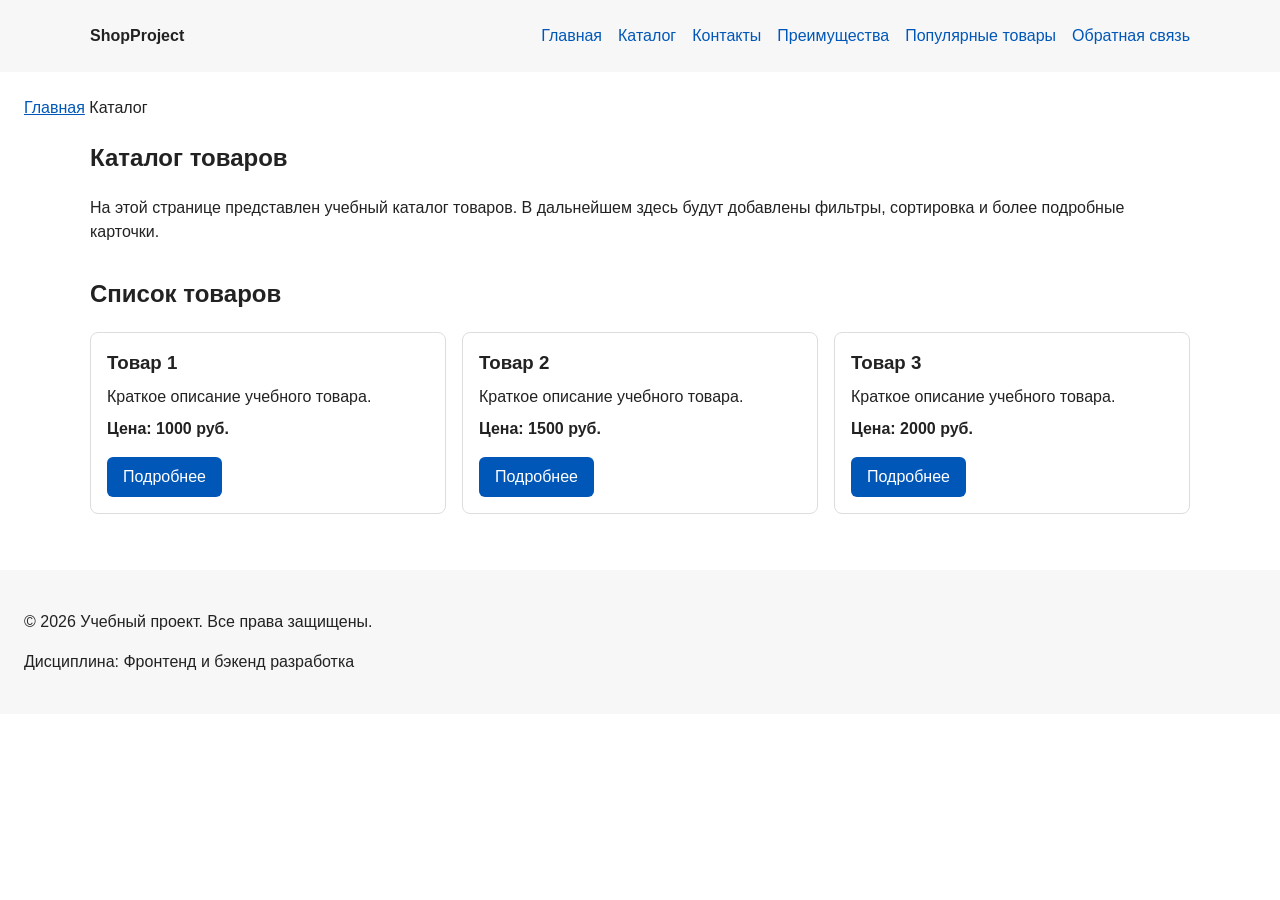
==== catalog.html @ 0cd3cfe9 "feat: add multi-page structure navigation and anchors" ====
<!DOCTYPE html>
<html lang="ru">
<head>
  <meta charset="UTF-8">
  <meta name="viewport" content="width=device-width, initial-scale=1.0">
  <meta name="description" content="Каталог товаров учебного интернет-магазина.">
  <title>Каталог товаров — Учебный интернет-магазин</title>
  <link rel="stylesheet" href="css/style.css">
</head>
<body class="page">
  <header>
    <div class="site-header">
      <a class="site-logo" href="index.html">ShopProject</a>

      <nav class="site-nav" aria-label="Основная навигация">
        <ul class="site-nav__list">
          <li><a href="index.html">Главная</a></li>
          <li><a href="catalog.html">Каталог</a></li>
          <li><a href="contacts.html">Контакты</a></li>
          <li><a href="index.html#advantages">Преимущества</a></li>
          <li><a href="index.html#popular">Популярные товары</a></li>
          <li><a href="index.html#contacts">Обратная связь</a></li>
        </ul>
      </nav>
    </div>
  </header>

  <main>
    <nav class="breadcrumbs" aria-label="Хлебные крошки">
      <a href="index.html">Главная</a>
      <span>Каталог</span>
    </nav>

    <section class="section">
      <h1>Каталог товаров</h1>
      <p>
        На этой странице представлен учебный каталог товаров.
        В дальнейшем здесь будут добавлены фильтры, сортировка и более
        подробные карточки.
      </p>
    </section>

    <section class="section">
      <h2>Список товаров</h2>

      <div class="product-grid">
        <article class="product-card">
          <h3 class="product-card__title">Товар 1</h3>
          <p class="product-card__description">Краткое описание учебного товара.</p>
          <p class="product-card__price">Цена: 1000 руб.</p>
          <a class="button" href="index.html#popular">Подробнее</a>
        </article>

        <article class="product-card">
          <h3 class="product-card__title">Товар 2</h3>
          <p class="product-card__description">Краткое описание учебного товара.</p>
          <p class="product-card__price">Цена: 1500 руб.</p>
          <a class="button" href="index.html#popular">Подробнее</a>
        </article>

        <article class="product-card">
          <h3 class="product-card__title">Товар 3</h3>
          <p class="product-card__description">Краткое описание учебного товара.</p>
          <p class="product-card__price">Цена: 2000 руб.</p>
          <a class="button" href="index.html#popular">Подробнее</a>
        </article>
      </div>
    </section>
  </main>

  <footer>
    <p>&copy; 2026 Учебный проект. Все права защищены.</p>
    <p>Дисциплина: Фронтенд и бэкенд разработка</p>
  </footer>
</body>
</html>
---- css/style.css ----
/* ===============================
   1. Переменные проекта
   =============================== */

:root {
  /* Основные цвета проекта */
  --color-bg: #ffffff;
  --color-text: #222222;
  --color-muted: #666666;
  --color-primary: #0057b8;
  --color-primary-dark: #003f86;
  --color-border: #dddddd;
  --color-surface: #f7f7f7;
  --color-surface-accent: #eef5ff;
  --color-danger: #b00020;
  --color-success: #168a2f;
  --color-success-bg: #eefaf0;
  --color-white: #ffffff;

  /* Отступы */
  --space-xs: 4px;
  --space-sm: 8px;
  --space-md: 16px;
  --space-lg: 24px;
  --space-xl: 32px;

  /* Скругления */
  --radius-sm: 6px;
  --radius-md: 8px;
  --radius-lg: 12px;

  /* Размеры */
  --container-width: 1100px;
}

/* 
  Универсальное правило для всех элементов.
  border-box делает расчёт размеров более понятным:
  width включает content, padding и border.
*/
* {
  box-sizing: border-box;
}

/*
  Убираем стандартный внешний отступ браузера у body.
  Без этого вокруг страницы может появиться белая рамка.
*/
/* ===============================
   2. Базовые стили
   =============================== */

* {
  box-sizing: border-box;
}

body {
  margin: 0;
  font-family: Arial, sans-serif;
  line-height: 1.5;
  color: var(--color-text);
  background-color: var(--color-bg);
}

.page--locked {
  position: fixed;
  width: 100%;
  overflow-y: scroll;
}

/*
  Задаём внутренние отступы для основных областей страницы.
  Это делает содержимое визуально отделённым от краёв окна браузера.
*/
header,
main,
footer {
  padding: var(--space-lg);
}

/*
  Оформляем шапку страницы.
  Пока используется простой светло-серый фон.
*/
header {
  background-color: var(--color-surface);
}

footer {
  background-color: var(--color-surface);
}

/*
  Ограничиваем ширину содержимого шапки,
  чтобы оно не растягивалось слишком сильно на широких экранах.
*/
.site-header {
  display: flex;
  justify-content: space-between;
  align-items: center;
  flex-wrap: wrap;
  gap: var(--space-md);
  max-width: var(--container-width);
  margin: 0 auto;
}

/*
  Оформляем текстовый логотип.
*/
.site-logo {
  font-weight: bold;
  text-decoration: none;
  color: #222222;
}

/*
  Меню выстраиваем в строку через Flexbox.
*/
.site-nav__list {
  display: flex;
  flex-wrap: wrap;
  gap: var(--space-md);
  margin: 0;
  padding: 0;
  list-style: none;
}

/*
  Оформляем ссылки меню.
*/
.site-nav__list a {
  color: #0057b8;
  text-decoration: none;
}

/*
  При наведении мыши подчёркиваем ссылку.
  Подробно состояния интерфейса будут рассмотрены в практической работе 1.7.
*/
.site-nav__list a:hover {
  text-decoration: underline;
}
/* ===============================
   3. Общие элементы интерфейса
   =============================== */

a {
  color: var(--color-primary);
}

a:hover {
  color: var(--color-primary-dark);
}

a:focus-visible {
  outline: 2px solid var(--color-primary);
  outline-offset: 3px;
}

/*
  Hero-блок — первый крупный блок страницы.
  Он визуально отделяется от остальных разделов фоном и отступами.
*/
/* ===============================
   4. Компоненты страницы
   =============================== */

.hero {
  max-width: var(--container-width);
  margin: 0 auto var(--space-xl);
  padding: var(--space-xl) var(--space-lg);
  background-color: var(--color-surface-accent);
  border-radius: var(--radius-lg);
}

.section {
  max-width: var(--container-width);
  margin: 0 auto var(--space-xl);
}

.section h2 {
  margin-top: 0;
}

/*
  Сетка карточек товаров через CSS Grid.
*/
.product-grid {
  display: grid;
  grid-template-columns: repeat(auto-fit, minmax(220px, 1fr));
  gap: var(--space-md);
}

/*
  Карточка товара — самостоятельный блок.
*/
.product-card {
  padding: var(--space-md);
  border: 1px solid var(--color-border);
  border-radius: var(--radius-md);
  background-color: var(--color-bg);
}

.product-card:hover {
  border-color: var(--color-primary);
}

.product-card__title {
  margin: 0 0 var(--space-sm);
}

.product-card__description {
  margin: 0 0 var(--space-sm);
}

.product-card__price {
  margin: 0 0 var(--space-md);
  font-weight: bold;
}

/*
  Пока это обычная ссылка, но визуально она оформляется как кнопка.
*/
.button {
  display: inline-block;
  padding: var(--space-sm) var(--space-md);
  color: var(--color-white);
  background-color: var(--color-primary);
  text-decoration: none;
  border: none;
  border-radius: var(--radius-sm);
  cursor: pointer;
}

.button:hover {
  background-color: var(--color-primary-dark);
}

.button:focus-visible {
  outline: 2px solid var(--color-primary);
  outline-offset: 3px;
}

.button:disabled {
  opacity: 0.6;
  cursor: not-allowed;
}


/*
  Дополнительный информационный блок.
*/
.aside-info {
  max-width: var(--container-width);
  margin: 0 auto var(--space-xl);
  padding: var(--space-md);
  border-left: 4px solid var(--color-primary);
  background-color: var(--color-surface);
}

/*
  Модальное окно.
  Элемент dialog сам умеет открываться поверх страницы.
*/
/* ===============================
   5. Форма и модальное окно
   =============================== */

.order-dialog {
  width: min(100% - 32px, 560px);
  padding: var(--space-lg);
  border: none;
  border-radius: var(--radius-lg);
}

.order-dialog::backdrop {
  background-color: rgba(0, 0, 0, 0.5);
}

.form-field {
  margin-bottom: var(--space-md);
}

.form-field label {
  display: block;
  margin-bottom: var(--space-xs);
}

.form-field input,
.form-field select,
.form-field textarea {
  width: 100%;
  padding: 10px 12px;
  border: 1px solid var(--color-border);
  border-radius: var(--radius-sm);
  font: inherit;
}

.form-field input[type="checkbox"] {
  width: auto;
}

.form-field small {
  display: block;
  margin-top: var(--space-xs);
  color: var(--color-muted);
}


/*
  Видимый фокус для клавиатурной навигации.
*/
.form-field input:hover,
.form-field select:hover,
.form-field textarea:hover {
  border-color: var(--color-primary);
}

.form-field input:focus-visible,
.form-field select:focus-visible,
.form-field textarea:focus-visible,
.form-actions button:focus-visible {
  outline: 2px solid var(--color-primary);
  outline-offset: 3px;
}

[aria-invalid="true"] {
  border-color: var(--color-danger);
}


/*
  Сообщение об успешной отправке.
*/
.success-message {
  max-width: var(--container-width);
  margin: var(--space-lg) auto;
  padding: var(--space-md);
  border-left: 4px solid var(--color-success);
  background-color: var(--color-success-bg);
}

.scroll-top {
  position: fixed;
  right: var(--space-lg);
  bottom: var(--space-lg);
  z-index: 10;
  box-shadow: 0 4px 12px rgba(0, 0, 0, 0.25);
}
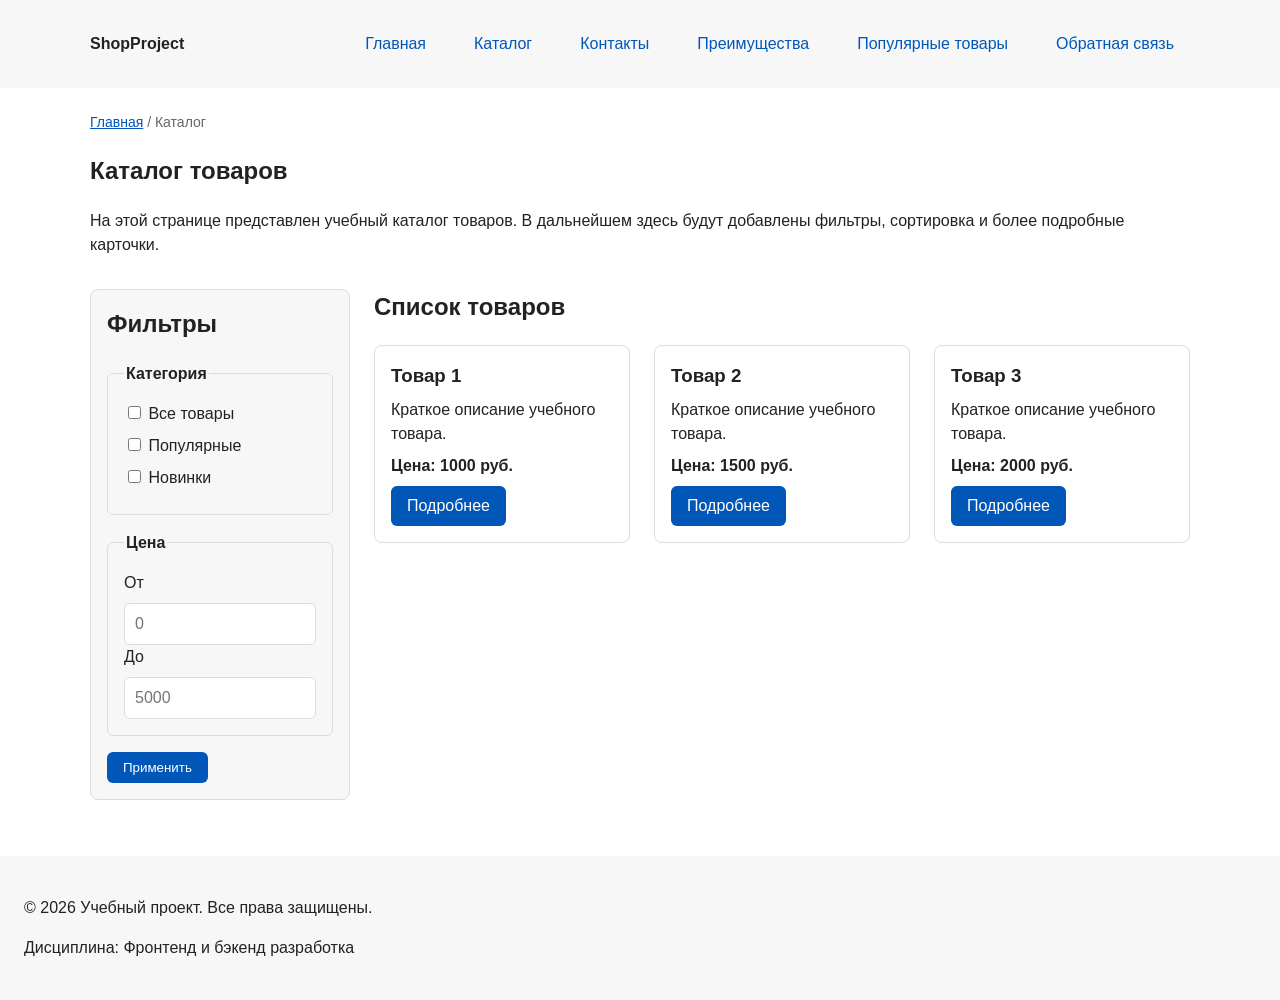
==== commit 18464ff9: "feat: add flex navigation and grid catalog layout" ====
--- a/catalog.html
+++ b/catalog.html
@@ -40,31 +40,70 @@
       </p>
     </section>
 
-    <section class="section">
-      <h2>Список товаров</h2>
+    <section class="catalog-layout">
+      <aside class="catalog-filters">
+        <h2>Фильтры</h2>
 
-      <div class="product-grid">
-        <article class="product-card">
-          <h3 class="product-card__title">Товар 1</h3>
-          <p class="product-card__description">Краткое описание учебного товара.</p>
-          <p class="product-card__price">Цена: 1000 руб.</p>
-          <a class="button" href="index.html#popular">Подробнее</a>
-        </article>
+        <form class="filters-form" action="#" method="get">
+          <fieldset>
+            <legend>Категория</legend>
 
-        <article class="product-card">
-          <h3 class="product-card__title">Товар 2</h3>
-          <p class="product-card__description">Краткое описание учебного товара.</p>
-          <p class="product-card__price">Цена: 1500 руб.</p>
-          <a class="button" href="index.html#popular">Подробнее</a>
-        </article>
+            <label>
+              <input type="checkbox" name="category" value="all">
+              Все товары
+            </label>
 
-        <article class="product-card">
-          <h3 class="product-card__title">Товар 3</h3>
-          <p class="product-card__description">Краткое описание учебного товара.</p>
-          <p class="product-card__price">Цена: 2000 руб.</p>
-          <a class="button" href="index.html#popular">Подробнее</a>
-        </article>
-      </div>
+            <label>
+              <input type="checkbox" name="category" value="popular">
+              Популярные
+            </label>
+
+            <label>
+              <input type="checkbox" name="category" value="new">
+              Новинки
+            </label>
+          </fieldset>
+
+          <fieldset>
+            <legend>Цена</legend>
+
+            <label for="price-from">От</label>
+            <input id="price-from" name="price-from" type="number" min="0" placeholder="0">
+
+            <label for="price-to">До</label>
+            <input id="price-to" name="price-to" type="number" min="0" placeholder="5000">
+          </fieldset>
+
+          <button class="button" type="submit">Применить</button>
+        </form>
+      </aside>
+
+      <section class="catalog-products">
+        <h2>Список товаров</h2>
+
+        <div class="products-grid">
+          <article class="product-card">
+            <h3 class="product-card__title">Товар 1</h3>
+            <p class="product-card__description">Краткое описание учебного товара.</p>
+            <p class="product-card__price">Цена: 1000 руб.</p>
+            <a class="button" href="index.html#popular">Подробнее</a>
+          </article>
+
+          <article class="product-card">
+            <h3 class="product-card__title">Товар 2</h3>
+            <p class="product-card__description">Краткое описание учебного товара.</p>
+            <p class="product-card__price">Цена: 1500 руб.</p>
+            <a class="button" href="index.html#popular">Подробнее</a>
+          </article>
+
+          <article class="product-card">
+            <h3 class="product-card__title">Товар 3</h3>
+            <p class="product-card__description">Краткое описание учебного товара.</p>
+            <p class="product-card__price">Цена: 2000 руб.</p>
+            <a class="button" href="index.html#popular">Подробнее</a>
+          </article>
+        </div>
+      </section>
     </section>
   </main>
 
--- a/css/style.css
+++ b/css/style.css
@@ -119,6 +119,8 @@
 .site-nav__list {
   display: flex;
   flex-wrap: wrap;
+  justify-content: center;
+  align-items: center;
   gap: var(--space-md);
   margin: 0;
   padding: 0;
@@ -129,16 +131,20 @@
   Оформляем ссылки меню.
 */
 .site-nav__list a {
-  color: #0057b8;
+  display: inline-block;
+  padding: var(--space-sm) var(--space-md);
+  color: var(--color-primary);
   text-decoration: none;
-}
-
-/*
-  При наведении мыши подчёркиваем ссылку.
+  border-radius: var(--radius-sm);
+}
+
+/*
+  При наведении мыши подсвечиваем ссылку фоном.
   Подробно состояния интерфейса будут рассмотрены в практической работе 1.7.
 */
 .site-nav__list a:hover {
-  text-decoration: underline;
+  color: var(--color-white);
+  background-color: var(--color-primary);
 }
 /* ===============================
    3. Общие элементы интерфейса
@@ -185,16 +191,19 @@
 /*
   Сетка карточек товаров через CSS Grid.
 */
-.product-grid {
+.products-grid {
   display: grid;
-  grid-template-columns: repeat(auto-fit, minmax(220px, 1fr));
-  gap: var(--space-md);
+  grid-template-columns: repeat(3, 1fr);
+  gap: var(--space-lg);
 }
 
 /*
   Карточка товара — самостоятельный блок.
 */
 .product-card {
+  display: flex;
+  flex-direction: column;
+  gap: var(--space-sm);
   padding: var(--space-md);
   border: 1px solid var(--color-border);
   border-radius: var(--radius-md);
@@ -205,17 +214,22 @@
   border-color: var(--color-primary);
 }
 
-.product-card__title {
-  margin: 0 0 var(--space-sm);
-}
-
-.product-card__description {
-  margin: 0 0 var(--space-sm);
-}
-
+.product-card__title,
+.product-card__description,
 .product-card__price {
-  margin: 0 0 var(--space-md);
+  margin: 0;
+}
+
+.product-card__price {
   font-weight: bold;
+}
+
+/*
+  Кнопка прижимается к низу карточки.
+*/
+.product-card .button {
+  margin-top: auto;
+  align-self: flex-start;
 }
 
 /*
@@ -346,4 +360,100 @@
   bottom: var(--space-lg);
   z-index: 10;
   box-shadow: 0 4px 12px rgba(0, 0, 0, 0.25);
+}
+
+.scroll-top[hidden] {
+  display: none;
+}
+
+/* ===============================
+   6. Многостраничная навигация
+   =============================== */
+
+html {
+  scroll-behavior: smooth;
+}
+
+.breadcrumbs {
+  max-width: var(--container-width);
+  margin: 0 auto var(--space-md);
+  font-size: 14px;
+  color: var(--color-muted);
+}
+
+.breadcrumbs a {
+  color: var(--color-primary);
+}
+
+.breadcrumbs span::before {
+  content: " / ";
+  color: var(--color-muted);
+}
+
+:target {
+  outline: 2px dashed var(--color-primary);
+  outline-offset: 4px;
+}
+
+/* ===============================
+   7. Страница каталога
+   =============================== */
+
+.catalog-layout {
+  max-width: var(--container-width);
+  margin: 0 auto var(--space-xl);
+  display: grid;
+  grid-template-columns: 260px 1fr;
+  grid-template-areas: "filters products";
+  gap: var(--space-lg);
+}
+
+.catalog-filters {
+  grid-area: filters;
+  padding: var(--space-md);
+  border: 1px solid var(--color-border);
+  border-radius: var(--radius-md);
+  background-color: var(--color-surface);
+}
+
+.catalog-filters h2,
+.catalog-products h2 {
+  margin-top: 0;
+}
+
+.catalog-products {
+  grid-area: products;
+}
+
+.filters-form {
+  display: grid;
+  gap: var(--space-md);
+}
+
+.filters-form fieldset {
+  margin: 0;
+  padding: var(--space-md);
+  border: 1px solid var(--color-border);
+  border-radius: var(--radius-sm);
+}
+
+.filters-form legend {
+  font-weight: 700;
+}
+
+.filters-form label {
+  display: block;
+  margin-bottom: var(--space-sm);
+}
+
+.filters-form input[type="number"] {
+  width: 100%;
+  padding: 8px 10px;
+  border: 1px solid var(--color-border);
+  border-radius: var(--radius-sm);
+  font: inherit;
+}
+
+.filters-form .button {
+  justify-self: start;
 }
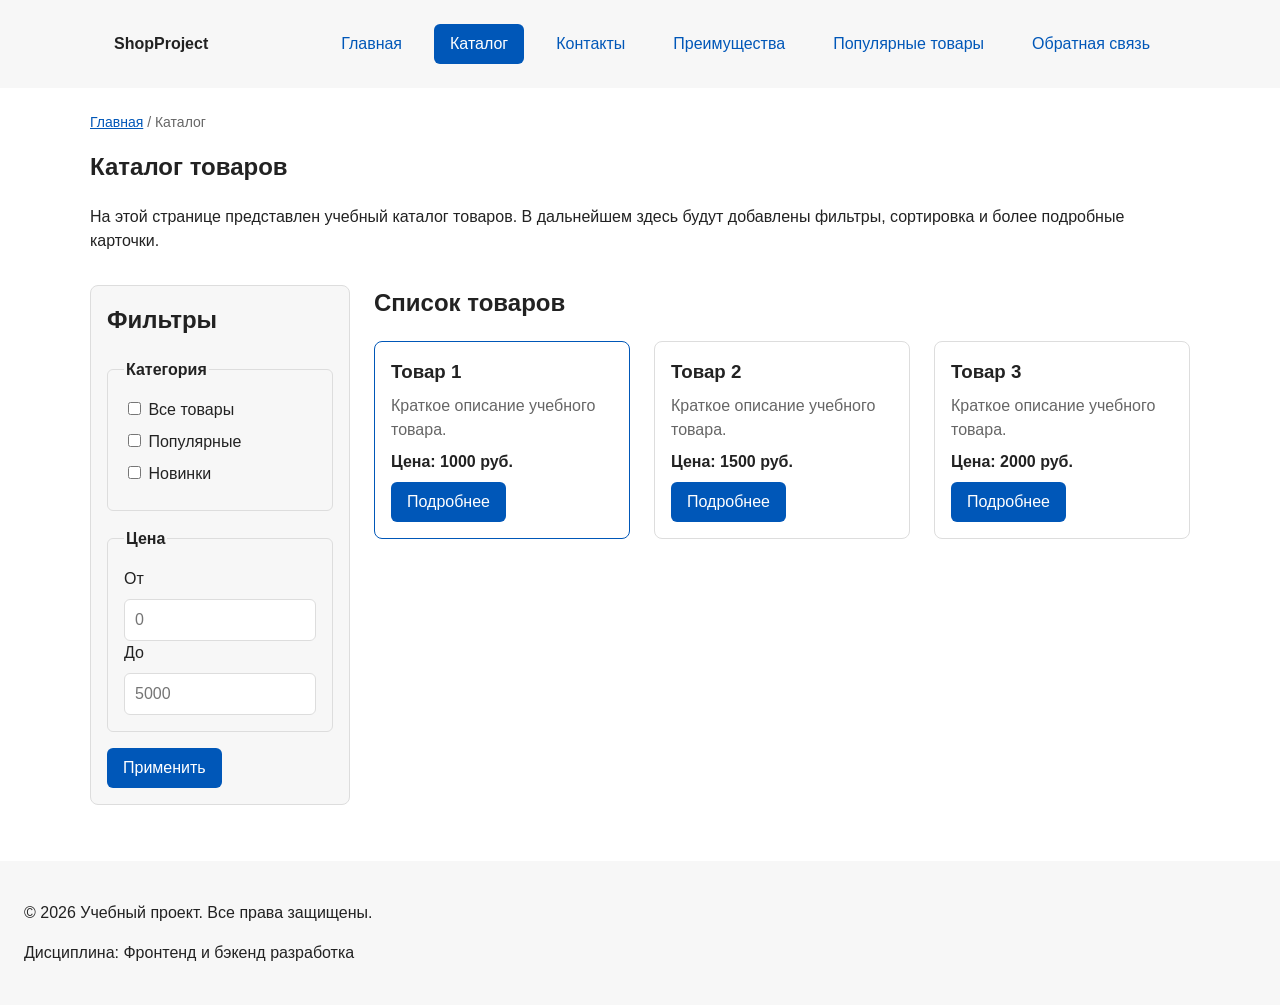
==== commit e4948f6d: "refactor: apply BEM naming to CSS classes" ====
--- a/catalog.html
+++ b/catalog.html
@@ -8,32 +8,32 @@
   <link rel="stylesheet" href="css/style.css">
 </head>
 <body class="page">
-  <header>
-    <div class="site-header">
-      <a class="site-logo" href="index.html">ShopProject</a>
+  <header class="site-header">
+    <div class="site-header__inner">
+      <a class="site-header__logo" href="index.html">ShopProject</a>
 
       <nav class="site-nav" aria-label="Основная навигация">
         <ul class="site-nav__list">
-          <li><a href="index.html">Главная</a></li>
-          <li><a href="catalog.html">Каталог</a></li>
-          <li><a href="contacts.html">Контакты</a></li>
-          <li><a href="index.html#advantages">Преимущества</a></li>
-          <li><a href="index.html#popular">Популярные товары</a></li>
-          <li><a href="index.html#contacts">Обратная связь</a></li>
+          <li class="site-nav__item"><a class="site-nav__link" href="index.html">Главная</a></li>
+          <li class="site-nav__item"><a class="site-nav__link site-nav__link--active" href="catalog.html">Каталог</a></li>
+          <li class="site-nav__item"><a class="site-nav__link" href="contacts.html">Контакты</a></li>
+          <li class="site-nav__item"><a class="site-nav__link" href="index.html#advantages">Преимущества</a></li>
+          <li class="site-nav__item"><a class="site-nav__link" href="index.html#popular">Популярные товары</a></li>
+          <li class="site-nav__item"><a class="site-nav__link" href="index.html#contacts">Обратная связь</a></li>
         </ul>
       </nav>
     </div>
   </header>
 
-  <main>
+  <main class="page__main">
     <nav class="breadcrumbs" aria-label="Хлебные крошки">
-      <a href="index.html">Главная</a>
-      <span>Каталог</span>
+      <a class="breadcrumbs__link" href="index.html">Главная</a>
+      <span class="breadcrumbs__current">Каталог</span>
     </nav>
 
     <section class="section">
-      <h1>Каталог товаров</h1>
-      <p>
+      <h1 class="section__title">Каталог товаров</h1>
+      <p class="section__text">
         На этой странице представлен учебный каталог товаров.
         В дальнейшем здесь будут добавлены фильтры, сортировка и более
         подробные карточки.
@@ -42,74 +42,74 @@
 
     <section class="catalog-layout">
       <aside class="catalog-filters">
-        <h2>Фильтры</h2>
+        <h2 class="catalog-filters__title">Фильтры</h2>
 
         <form class="filters-form" action="#" method="get">
-          <fieldset>
-            <legend>Категория</legend>
+          <fieldset class="filters-form__fieldset">
+            <legend class="filters-form__legend">Категория</legend>
 
-            <label>
-              <input type="checkbox" name="category" value="all">
+            <label class="filters-form__label">
+              <input class="filters-form__checkbox" type="checkbox" name="category" value="all">
               Все товары
             </label>
 
-            <label>
-              <input type="checkbox" name="category" value="popular">
+            <label class="filters-form__label">
+              <input class="filters-form__checkbox" type="checkbox" name="category" value="popular">
               Популярные
             </label>
 
-            <label>
-              <input type="checkbox" name="category" value="new">
+            <label class="filters-form__label">
+              <input class="filters-form__checkbox" type="checkbox" name="category" value="new">
               Новинки
             </label>
           </fieldset>
 
-          <fieldset>
-            <legend>Цена</legend>
+          <fieldset class="filters-form__fieldset">
+            <legend class="filters-form__legend">Цена</legend>
 
-            <label for="price-from">От</label>
-            <input id="price-from" name="price-from" type="number" min="0" placeholder="0">
+            <label class="filters-form__label" for="price-from">От</label>
+            <input class="filters-form__input" id="price-from" name="price-from" type="number" min="0" placeholder="0">
 
-            <label for="price-to">До</label>
-            <input id="price-to" name="price-to" type="number" min="0" placeholder="5000">
+            <label class="filters-form__label" for="price-to">До</label>
+            <input class="filters-form__input" id="price-to" name="price-to" type="number" min="0" placeholder="5000">
           </fieldset>
 
-          <button class="button" type="submit">Применить</button>
+          <button class="button button--primary filters-form__button" type="submit">Применить</button>
         </form>
       </aside>
 
       <section class="catalog-products">
-        <h2>Список товаров</h2>
+        <h2 class="catalog-products__title">Список товаров</h2>
 
         <div class="products-grid">
-          <article class="product-card">
+          <article class="product-card product-card--featured">
             <h3 class="product-card__title">Товар 1</h3>
             <p class="product-card__description">Краткое описание учебного товара.</p>
             <p class="product-card__price">Цена: 1000 руб.</p>
-            <a class="button" href="index.html#popular">Подробнее</a>
+            <a class="button button--primary product-card__button" href="index.html#popular">Подробнее</a>
           </article>
 
           <article class="product-card">
             <h3 class="product-card__title">Товар 2</h3>
             <p class="product-card__description">Краткое описание учебного товара.</p>
             <p class="product-card__price">Цена: 1500 руб.</p>
-            <a class="button" href="index.html#popular">Подробнее</a>
+            <a class="button button--primary product-card__button" href="index.html#popular">Подробнее</a>
           </article>
 
           <article class="product-card">
             <h3 class="product-card__title">Товар 3</h3>
             <p class="product-card__description">Краткое описание учебного товара.</p>
             <p class="product-card__price">Цена: 2000 руб.</p>
-            <a class="button" href="index.html#popular">Подробнее</a>
+            <a class="button button--primary product-card__button" href="index.html#popular">Подробнее</a>
           </article>
         </div>
       </section>
     </section>
   </main>
 
-  <footer>
-    <p>&copy; 2026 Учебный проект. Все права защищены.</p>
-    <p>Дисциплина: Фронтенд и бэкенд разработка</p>
+  <footer class="site-footer">
+    <p class="site-footer__text">&copy; 2026 Учебный проект. Все права защищены.</p>
+    <p class="site-footer__text">Дисциплина: Фронтенд и бэкенд разработка</p>
   </footer>
 </body>
 </html>
--- a/css/style.css
+++ b/css/style.css
@@ -33,8 +33,11 @@
   --container-width: 1100px;
 }
 
-/* 
-  Универсальное правило для всех элементов.
+/* ===============================
+   2. Базовые стили
+   =============================== */
+
+/*
   border-box делает расчёт размеров более понятным:
   width включает content, padding и border.
 */
@@ -42,16 +45,8 @@
   box-sizing: border-box;
 }
 
-/*
-  Убираем стандартный внешний отступ браузера у body.
-  Без этого вокруг страницы может появиться белая рамка.
-*/
-/* ===============================
-   2. Базовые стили
-   =============================== */
-
-* {
-  box-sizing: border-box;
+html {
+  scroll-behavior: smooth;
 }
 
 body {
@@ -62,39 +57,51 @@
   background-color: var(--color-bg);
 }
 
+a {
+  color: var(--color-primary);
+}
+
+a:hover {
+  color: var(--color-primary-dark);
+}
+
+a:focus-visible {
+  outline: 2px solid var(--color-primary);
+  outline-offset: 3px;
+}
+
+:target {
+  outline: 2px dashed var(--color-primary);
+  outline-offset: 4px;
+}
+
+/* ===============================
+   3. Блок page
+   =============================== */
+
+.page__main {
+  padding: var(--space-lg);
+}
+
+/*
+  Модификатор фиксирует страницу,
+  когда открыто модальное окно.
+*/
 .page--locked {
   position: fixed;
   width: 100%;
   overflow-y: scroll;
 }
 
-/*
-  Задаём внутренние отступы для основных областей страницы.
-  Это делает содержимое визуально отделённым от краёв окна браузера.
-*/
-header,
-main,
-footer {
-  padding: var(--space-lg);
-}
-
-/*
-  Оформляем шапку страницы.
-  Пока используется простой светло-серый фон.
-*/
-header {
+/* ===============================
+   4. Шапка и навигация
+   =============================== */
+
+.site-header {
   background-color: var(--color-surface);
 }
 
-footer {
-  background-color: var(--color-surface);
-}
-
-/*
-  Ограничиваем ширину содержимого шапки,
-  чтобы оно не растягивалось слишком сильно на широких экранах.
-*/
-.site-header {
+.site-header__inner {
   display: flex;
   justify-content: space-between;
   align-items: center;
@@ -102,20 +109,15 @@
   gap: var(--space-md);
   max-width: var(--container-width);
   margin: 0 auto;
-}
-
-/*
-  Оформляем текстовый логотип.
-*/
-.site-logo {
-  font-weight: bold;
+  padding: var(--space-lg);
+}
+
+.site-header__logo {
+  font-weight: 700;
+  color: var(--color-text);
   text-decoration: none;
-  color: #222222;
-}
-
-/*
-  Меню выстраиваем в строку через Flexbox.
-*/
+}
+
 .site-nav__list {
   display: flex;
   flex-wrap: wrap;
@@ -127,10 +129,7 @@
   list-style: none;
 }
 
-/*
-  Оформляем ссылки меню.
-*/
-.site-nav__list a {
+.site-nav__link {
   display: inline-block;
   padding: var(--space-sm) var(--space-md);
   color: var(--color-primary);
@@ -138,37 +137,46 @@
   border-radius: var(--radius-sm);
 }
 
-/*
-  При наведении мыши подсвечиваем ссылку фоном.
-  Подробно состояния интерфейса будут рассмотрены в практической работе 1.7.
-*/
-.site-nav__list a:hover {
+.site-nav__link:hover {
   color: var(--color-white);
   background-color: var(--color-primary);
 }
-/* ===============================
-   3. Общие элементы интерфейса
-   =============================== */
-
-a {
-  color: var(--color-primary);
-}
-
-a:hover {
-  color: var(--color-primary-dark);
-}
-
-a:focus-visible {
+
+.site-nav__link:focus-visible {
   outline: 2px solid var(--color-primary);
   outline-offset: 3px;
 }
 
 /*
-  Hero-блок — первый крупный блок страницы.
-  Он визуально отделяется от остальных разделов фоном и отступами.
-*/
-/* ===============================
-   4. Компоненты страницы
+  Активная ссылка — текущая страница.
+*/
+.site-nav__link--active {
+  color: var(--color-white);
+  background-color: var(--color-primary);
+}
+
+/* ===============================
+   5. Хлебные крошки
+   =============================== */
+
+.breadcrumbs {
+  max-width: var(--container-width);
+  margin: 0 auto var(--space-md);
+  font-size: 14px;
+  color: var(--color-muted);
+}
+
+.breadcrumbs__link {
+  color: var(--color-primary);
+}
+
+.breadcrumbs__current::before {
+  content: " / ";
+  color: var(--color-muted);
+}
+
+/* ===============================
+   6. Разделы страницы
    =============================== */
 
 .hero {
@@ -179,27 +187,91 @@
   border-radius: var(--radius-lg);
 }
 
+.hero__title {
+  margin-top: 0;
+}
+
 .section {
   max-width: var(--container-width);
   margin: 0 auto var(--space-xl);
 }
 
-.section h2 {
+.section__title {
   margin-top: 0;
 }
 
-/*
-  Сетка карточек товаров через CSS Grid.
-*/
+.aside-info {
+  max-width: var(--container-width);
+  margin: 0 auto var(--space-xl);
+  padding: var(--space-md);
+  border-left: 4px solid var(--color-primary);
+  background-color: var(--color-surface);
+}
+
+.aside-info__title {
+  margin-top: 0;
+}
+
+/* ===============================
+   7. Кнопки
+   =============================== */
+
+.button {
+  display: inline-block;
+  padding: var(--space-sm) var(--space-md);
+  border: none;
+  border-radius: var(--radius-sm);
+  font: inherit;
+  text-decoration: none;
+  cursor: pointer;
+}
+
+.button--primary {
+  color: var(--color-white);
+  background-color: var(--color-primary);
+}
+
+.button--primary:hover {
+  color: var(--color-white);
+  background-color: var(--color-primary-dark);
+}
+
+.button--secondary {
+  color: var(--color-primary);
+  background-color: transparent;
+  border: 1px solid var(--color-primary);
+}
+
+.button--secondary:hover {
+  color: var(--color-white);
+  background-color: var(--color-primary);
+}
+
+.button:focus-visible {
+  outline: 2px solid var(--color-primary);
+  outline-offset: 3px;
+}
+
+.button:disabled,
+.button--disabled {
+  opacity: 0.6;
+  cursor: not-allowed;
+}
+
+.button--primary:disabled {
+  background-color: var(--color-primary);
+}
+
+/* ===============================
+   8. Карточки товаров
+   =============================== */
+
 .products-grid {
   display: grid;
   grid-template-columns: repeat(3, 1fr);
   gap: var(--space-lg);
 }
 
-/*
-  Карточка товара — самостоятельный блок.
-*/
 .product-card {
   display: flex;
   flex-direction: column;
@@ -214,70 +286,49 @@
   border-color: var(--color-primary);
 }
 
-.product-card__title,
-.product-card__description,
+/*
+  Выделенная карточка товара.
+*/
+.product-card--featured {
+  border-color: var(--color-primary);
+}
+
+/*
+  Карточка товара со скидкой.
+*/
+.product-card--discount {
+  border-color: var(--color-danger);
+}
+
+.product-card__title {
+  margin: 0;
+  color: var(--color-text);
+}
+
+.product-card__description {
+  margin: 0;
+  color: var(--color-muted);
+}
+
 .product-card__price {
   margin: 0;
-}
-
-.product-card__price {
-  font-weight: bold;
+  font-weight: 700;
+}
+
+.product-card--discount .product-card__price {
+  color: var(--color-danger);
 }
 
 /*
   Кнопка прижимается к низу карточки.
 */
-.product-card .button {
+.product-card__button {
   margin-top: auto;
   align-self: flex-start;
 }
 
-/*
-  Пока это обычная ссылка, но визуально она оформляется как кнопка.
-*/
-.button {
-  display: inline-block;
-  padding: var(--space-sm) var(--space-md);
-  color: var(--color-white);
-  background-color: var(--color-primary);
-  text-decoration: none;
-  border: none;
-  border-radius: var(--radius-sm);
-  cursor: pointer;
-}
-
-.button:hover {
-  background-color: var(--color-primary-dark);
-}
-
-.button:focus-visible {
-  outline: 2px solid var(--color-primary);
-  outline-offset: 3px;
-}
-
-.button:disabled {
-  opacity: 0.6;
-  cursor: not-allowed;
-}
-
-
-/*
-  Дополнительный информационный блок.
-*/
-.aside-info {
-  max-width: var(--container-width);
-  margin: 0 auto var(--space-xl);
-  padding: var(--space-md);
-  border-left: 4px solid var(--color-primary);
-  background-color: var(--color-surface);
-}
-
-/*
-  Модальное окно.
-  Элемент dialog сам умеет открываться поверх страницы.
-*/
-/* ===============================
-   5. Форма и модальное окно
+/* ===============================
+   9. Модальное окно и форма заявки
    =============================== */
 
 .order-dialog {
@@ -291,18 +342,22 @@
   background-color: rgba(0, 0, 0, 0.5);
 }
 
-.form-field {
+.order-dialog__title {
+  margin-top: 0;
+}
+
+.order-form__field {
   margin-bottom: var(--space-md);
 }
 
-.form-field label {
+.order-form__label {
   display: block;
   margin-bottom: var(--space-xs);
 }
 
-.form-field input,
-.form-field select,
-.form-field textarea {
+.order-form__input,
+.order-form__select,
+.order-form__textarea {
   width: 100%;
   padding: 10px 12px;
   border: 1px solid var(--color-border);
@@ -310,42 +365,46 @@
   font: inherit;
 }
 
-.form-field input[type="checkbox"] {
-  width: auto;
-}
-
-.form-field small {
+.order-form__input:hover,
+.order-form__select:hover,
+.order-form__textarea:hover {
+  border-color: var(--color-primary);
+}
+
+.order-form__input:focus-visible,
+.order-form__select:focus-visible,
+.order-form__textarea:focus-visible {
+  outline: 2px solid var(--color-primary);
+  outline-offset: 3px;
+}
+
+/*
+  Подсветка поля с ошибкой.
+*/
+.order-form__input[aria-invalid="true"],
+.order-form__select[aria-invalid="true"],
+.order-form__textarea[aria-invalid="true"] {
+  border-color: var(--color-danger);
+}
+
+.order-form__hint {
   display: block;
   margin-top: var(--space-xs);
   color: var(--color-muted);
 }
 
-
-/*
-  Видимый фокус для клавиатурной навигации.
-*/
-.form-field input:hover,
-.form-field select:hover,
-.form-field textarea:hover {
-  border-color: var(--color-primary);
-}
-
-.form-field input:focus-visible,
-.form-field select:focus-visible,
-.form-field textarea:focus-visible,
-.form-actions button:focus-visible {
-  outline: 2px solid var(--color-primary);
-  outline-offset: 3px;
-}
-
-[aria-invalid="true"] {
-  border-color: var(--color-danger);
-}
-
-
-/*
-  Сообщение об успешной отправке.
-*/
+.order-form__field--checkbox .order-form__label {
+  display: flex;
+  align-items: center;
+  gap: var(--space-sm);
+}
+
+.order-form__actions {
+  display: flex;
+  gap: var(--space-md);
+  margin-top: var(--space-lg);
+}
+
 .success-message {
   max-width: var(--container-width);
   margin: var(--space-lg) auto;
@@ -353,6 +412,10 @@
   border-left: 4px solid var(--color-success);
   background-color: var(--color-success-bg);
 }
+
+/* ===============================
+   10. Кнопка «Наверх»
+   =============================== */
 
 .scroll-top {
   position: fixed;
@@ -367,36 +430,7 @@
 }
 
 /* ===============================
-   6. Многостраничная навигация
-   =============================== */
-
-html {
-  scroll-behavior: smooth;
-}
-
-.breadcrumbs {
-  max-width: var(--container-width);
-  margin: 0 auto var(--space-md);
-  font-size: 14px;
-  color: var(--color-muted);
-}
-
-.breadcrumbs a {
-  color: var(--color-primary);
-}
-
-.breadcrumbs span::before {
-  content: " / ";
-  color: var(--color-muted);
-}
-
-:target {
-  outline: 2px dashed var(--color-primary);
-  outline-offset: 4px;
-}
-
-/* ===============================
-   7. Страница каталога
+   11. Страница каталога
    =============================== */
 
 .catalog-layout {
@@ -416,13 +450,16 @@
   background-color: var(--color-surface);
 }
 
-.catalog-filters h2,
-.catalog-products h2 {
+.catalog-filters__title {
   margin-top: 0;
 }
 
 .catalog-products {
   grid-area: products;
+}
+
+.catalog-products__title {
+  margin-top: 0;
 }
 
 .filters-form {
@@ -430,23 +467,23 @@
   gap: var(--space-md);
 }
 
-.filters-form fieldset {
+.filters-form__fieldset {
   margin: 0;
   padding: var(--space-md);
   border: 1px solid var(--color-border);
   border-radius: var(--radius-sm);
 }
 
-.filters-form legend {
+.filters-form__legend {
   font-weight: 700;
 }
 
-.filters-form label {
+.filters-form__label {
   display: block;
   margin-bottom: var(--space-sm);
 }
 
-.filters-form input[type="number"] {
+.filters-form__input {
   width: 100%;
   padding: 8px 10px;
   border: 1px solid var(--color-border);
@@ -454,6 +491,15 @@
   font: inherit;
 }
 
-.filters-form .button {
+.filters-form__button {
   justify-self: start;
+}
+
+/* ===============================
+   12. Подвал сайта
+   =============================== */
+
+.site-footer {
+  padding: var(--space-lg);
+  background-color: var(--color-surface);
 }
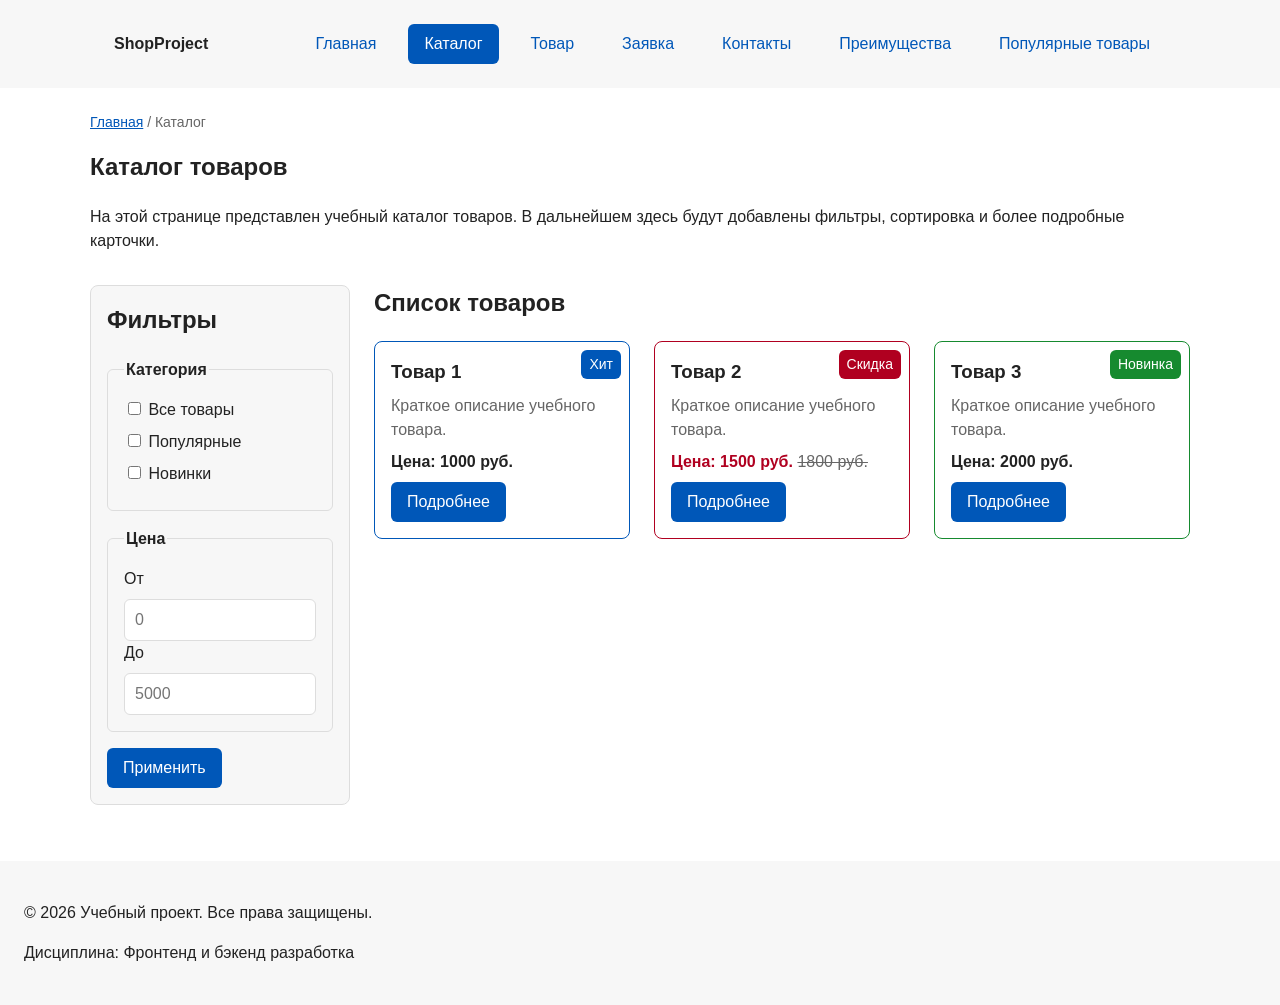
==== commit 1fa7ba3a: "fix: prepare HTML CSS project for submission" ====
--- a/catalog.html
+++ b/catalog.html
@@ -16,10 +16,11 @@
         <ul class="site-nav__list">
           <li class="site-nav__item"><a class="site-nav__link" href="index.html">Главная</a></li>
           <li class="site-nav__item"><a class="site-nav__link site-nav__link--active" href="catalog.html">Каталог</a></li>
+          <li class="site-nav__item"><a class="site-nav__link" href="product.html">Товар</a></li>
+          <li class="site-nav__item"><a class="site-nav__link" href="order.html">Заявка</a></li>
           <li class="site-nav__item"><a class="site-nav__link" href="contacts.html">Контакты</a></li>
           <li class="site-nav__item"><a class="site-nav__link" href="index.html#advantages">Преимущества</a></li>
           <li class="site-nav__item"><a class="site-nav__link" href="index.html#popular">Популярные товары</a></li>
-          <li class="site-nav__item"><a class="site-nav__link" href="index.html#contacts">Обратная связь</a></li>
         </ul>
       </nav>
     </div>
@@ -83,24 +84,27 @@
 
         <div class="products-grid">
           <article class="product-card product-card--featured">
+            <span class="product-card__badge">Хит</span>
             <h3 class="product-card__title">Товар 1</h3>
             <p class="product-card__description">Краткое описание учебного товара.</p>
             <p class="product-card__price">Цена: 1000 руб.</p>
-            <a class="button button--primary product-card__button" href="index.html#popular">Подробнее</a>
+            <a class="button button--primary product-card__button" href="product.html">Подробнее</a>
           </article>
 
-          <article class="product-card">
+          <article class="product-card product-card--discount">
+            <span class="product-card__badge">Скидка</span>
             <h3 class="product-card__title">Товар 2</h3>
             <p class="product-card__description">Краткое описание учебного товара.</p>
-            <p class="product-card__price">Цена: 1500 руб.</p>
-            <a class="button button--primary product-card__button" href="index.html#popular">Подробнее</a>
+            <p class="product-card__price">Цена: 1500 руб. <s class="product-card__old-price">1800 руб.</s></p>
+            <a class="button button--primary product-card__button" href="product.html">Подробнее</a>
           </article>
 
-          <article class="product-card">
+          <article class="product-card product-card--new">
+            <span class="product-card__badge">Новинка</span>
             <h3 class="product-card__title">Товар 3</h3>
             <p class="product-card__description">Краткое описание учебного товара.</p>
             <p class="product-card__price">Цена: 2000 руб.</p>
-            <a class="button button--primary product-card__button" href="index.html#popular">Подробнее</a>
+            <a class="button button--primary product-card__button" href="product.html">Подробнее</a>
           </article>
         </div>
       </section>
--- a/css/style.css
+++ b/css/style.css
@@ -502,4 +502,168 @@
 .site-footer {
   padding: var(--space-lg);
   background-color: var(--color-surface);
+}
+
+/* ===============================
+   13. Бейджи и варианты карточек
+   =============================== */
+
+.product-card {
+  position: relative;
+}
+
+.product-card__badge {
+  position: absolute;
+  top: var(--space-sm);
+  right: var(--space-sm);
+  padding: 4px 8px;
+  font-size: 14px;
+  color: var(--color-white);
+  background-color: var(--color-primary);
+  border-radius: var(--radius-sm);
+}
+
+.product-card--discount .product-card__badge {
+  background-color: var(--color-danger);
+}
+
+.product-card--new {
+  border-color: var(--color-success);
+}
+
+.product-card--new .product-card__badge {
+  background-color: var(--color-success);
+}
+
+.product-card__old-price {
+  font-weight: 400;
+  color: var(--color-muted);
+}
+
+.product-card--unavailable {
+  background-color: var(--color-surface);
+}
+
+/* ===============================
+   14. Sticky-фильтр каталога
+   =============================== */
+
+.catalog-filters {
+  position: sticky;
+  top: var(--space-lg);
+  align-self: start;
+}
+
+/* ===============================
+   15. Отзывы
+   =============================== */
+
+.reviews__list {
+  display: grid;
+  grid-template-columns: repeat(3, 1fr);
+  gap: var(--space-lg);
+}
+
+.review {
+  padding: var(--space-md);
+  border-left: 4px solid var(--color-primary);
+  background-color: var(--color-surface);
+}
+
+.review__text {
+  margin: 0 0 var(--space-sm);
+}
+
+.review__author {
+  margin: 0;
+  font-weight: 700;
+  color: var(--color-muted);
+}
+
+/* ===============================
+   16. Частые вопросы
+   =============================== */
+
+.faq__item {
+  margin-bottom: var(--space-sm);
+  padding: var(--space-md);
+  border: 1px solid var(--color-border);
+  border-radius: var(--radius-md);
+}
+
+.faq__question {
+  font-weight: 700;
+  cursor: pointer;
+}
+
+.faq__question:focus-visible {
+  outline: 2px solid var(--color-primary);
+  outline-offset: 3px;
+}
+
+.faq__answer {
+  margin: var(--space-sm) 0 0;
+}
+
+/* ===============================
+   17. Страница товара
+   =============================== */
+
+.breadcrumbs__link--inner::before {
+  content: "/";
+  display: inline-block;
+  margin: 0 4px;
+  color: var(--color-muted);
+}
+
+.product {
+  max-width: var(--container-width);
+  margin: 0 auto var(--space-xl);
+  display: grid;
+  grid-template-columns: 400px 1fr;
+  gap: var(--space-lg);
+}
+
+.product__image {
+  max-width: 100%;
+  height: auto;
+  border-radius: var(--radius-md);
+}
+
+.product__title {
+  margin-top: 0;
+}
+
+.product__price {
+  font-size: 20px;
+  font-weight: 700;
+}
+
+.product-table {
+  width: 100%;
+  border-collapse: collapse;
+}
+
+.product-table__caption {
+  margin-bottom: var(--space-sm);
+  font-weight: 700;
+  text-align: left;
+}
+
+.product-table__cell {
+  padding: var(--space-sm) var(--space-md);
+  border: 1px solid var(--color-border);
+  text-align: left;
+}
+
+.product-table__cell--head {
+  background-color: var(--color-surface);
+}
+
+/* ===============================
+   18. Страница заявки
+   =============================== */
+
+.order-form--page {
+  max-width: 560px;
 }
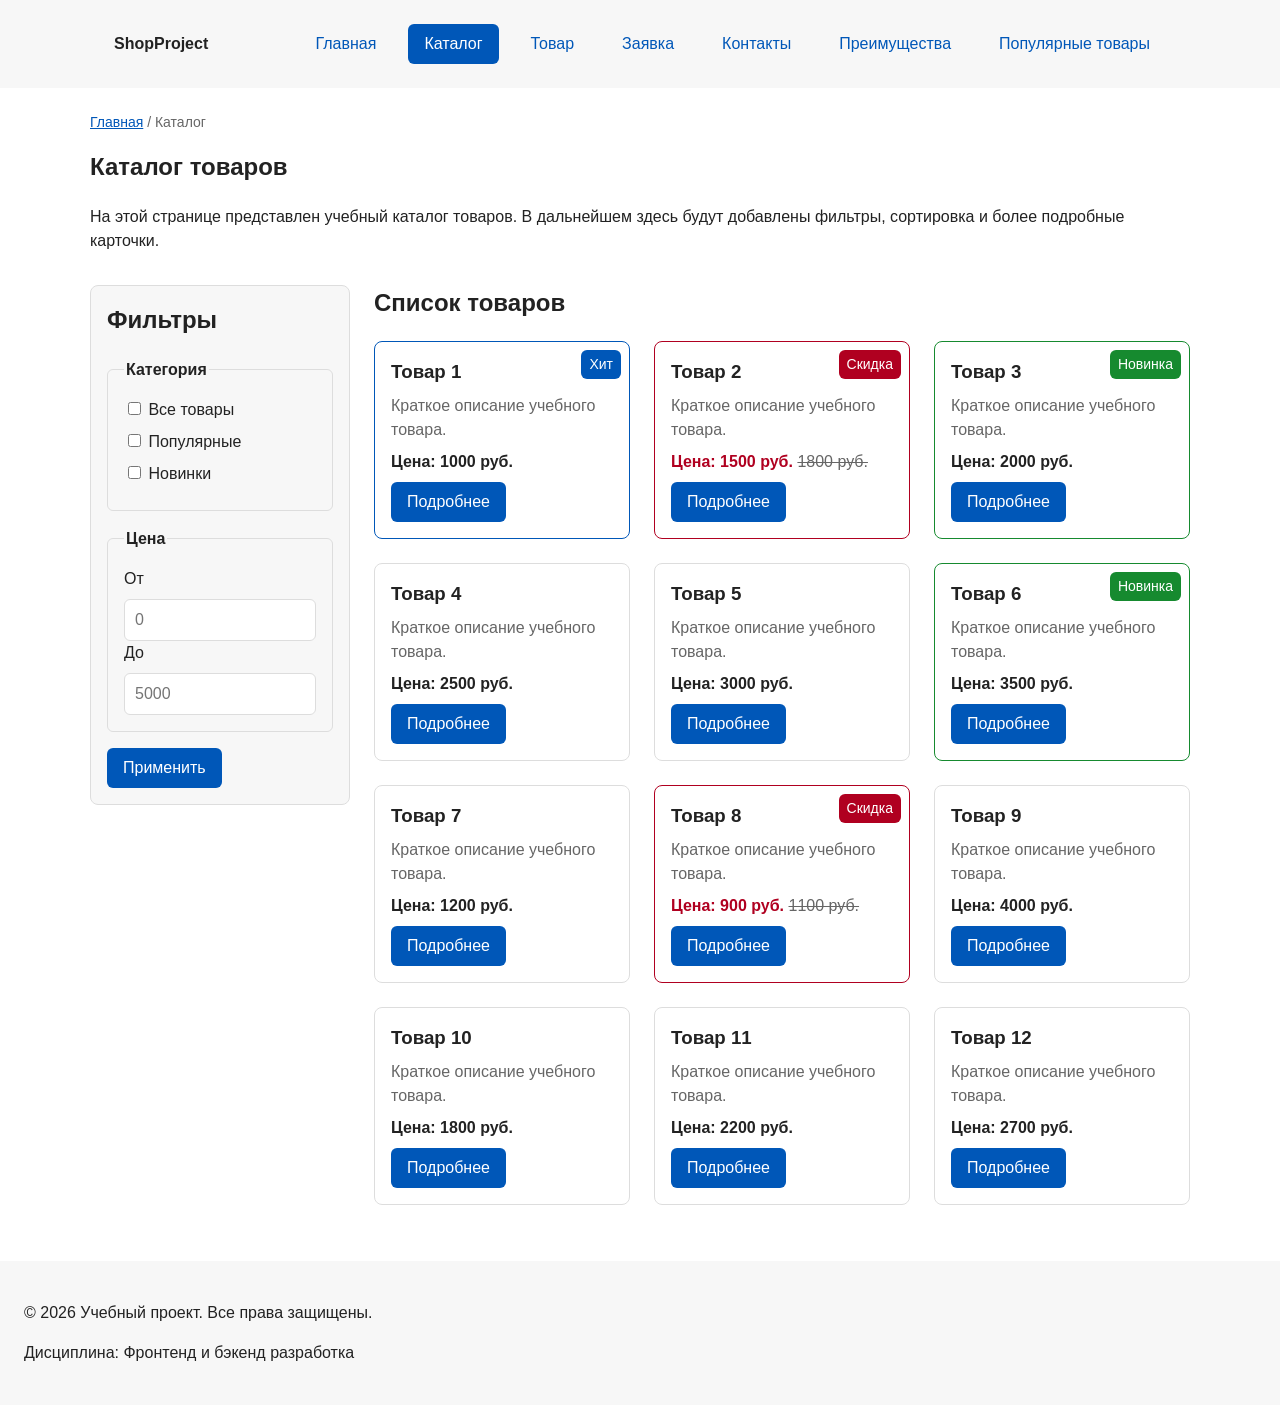
==== commit 2c67238d: "catalog_upd" ====
--- a/catalog.html
+++ b/catalog.html
@@ -106,6 +106,71 @@
             <p class="product-card__price">Цена: 2000 руб.</p>
             <a class="button button--primary product-card__button" href="product.html">Подробнее</a>
           </article>
+
+          <article class="product-card">
+            <h3 class="product-card__title">Товар 4</h3>
+            <p class="product-card__description">Краткое описание учебного товара.</p>
+            <p class="product-card__price">Цена: 2500 руб.</p>
+            <a class="button button--primary product-card__button" href="product.html">Подробнее</a>
+          </article>
+
+          <article class="product-card">
+            <h3 class="product-card__title">Товар 5</h3>
+            <p class="product-card__description">Краткое описание учебного товара.</p>
+            <p class="product-card__price">Цена: 3000 руб.</p>
+            <a class="button button--primary product-card__button" href="product.html">Подробнее</a>
+          </article>
+
+          <article class="product-card product-card--new">
+            <span class="product-card__badge">Новинка</span>
+            <h3 class="product-card__title">Товар 6</h3>
+            <p class="product-card__description">Краткое описание учебного товара.</p>
+            <p class="product-card__price">Цена: 3500 руб.</p>
+            <a class="button button--primary product-card__button" href="product.html">Подробнее</a>
+          </article>
+
+          <article class="product-card">
+            <h3 class="product-card__title">Товар 7</h3>
+            <p class="product-card__description">Краткое описание учебного товара.</p>
+            <p class="product-card__price">Цена: 1200 руб.</p>
+            <a class="button button--primary product-card__button" href="product.html">Подробнее</a>
+          </article>
+
+          <article class="product-card product-card--discount">
+            <span class="product-card__badge">Скидка</span>
+            <h3 class="product-card__title">Товар 8</h3>
+            <p class="product-card__description">Краткое описание учебного товара.</p>
+            <p class="product-card__price">Цена: 900 руб. <s class="product-card__old-price">1100 руб.</s></p>
+            <a class="button button--primary product-card__button" href="product.html">Подробнее</a>
+          </article>
+
+          <article class="product-card">
+            <h3 class="product-card__title">Товар 9</h3>
+            <p class="product-card__description">Краткое описание учебного товара.</p>
+            <p class="product-card__price">Цена: 4000 руб.</p>
+            <a class="button button--primary product-card__button" href="product.html">Подробнее</a>
+          </article>
+
+          <article class="product-card">
+            <h3 class="product-card__title">Товар 10</h3>
+            <p class="product-card__description">Краткое описание учебного товара.</p>
+            <p class="product-card__price">Цена: 1800 руб.</p>
+            <a class="button button--primary product-card__button" href="product.html">Подробнее</a>
+          </article>
+
+          <article class="product-card">
+            <h3 class="product-card__title">Товар 11</h3>
+            <p class="product-card__description">Краткое описание учебного товара.</p>
+            <p class="product-card__price">Цена: 2200 руб.</p>
+            <a class="button button--primary product-card__button" href="product.html">Подробнее</a>
+          </article>
+
+          <article class="product-card">
+            <h3 class="product-card__title">Товар 12</h3>
+            <p class="product-card__description">Краткое описание учебного товара.</p>
+            <p class="product-card__price">Цена: 2700 руб.</p>
+            <a class="button button--primary product-card__button" href="product.html">Подробнее</a>
+          </article>
         </div>
       </section>
     </section>
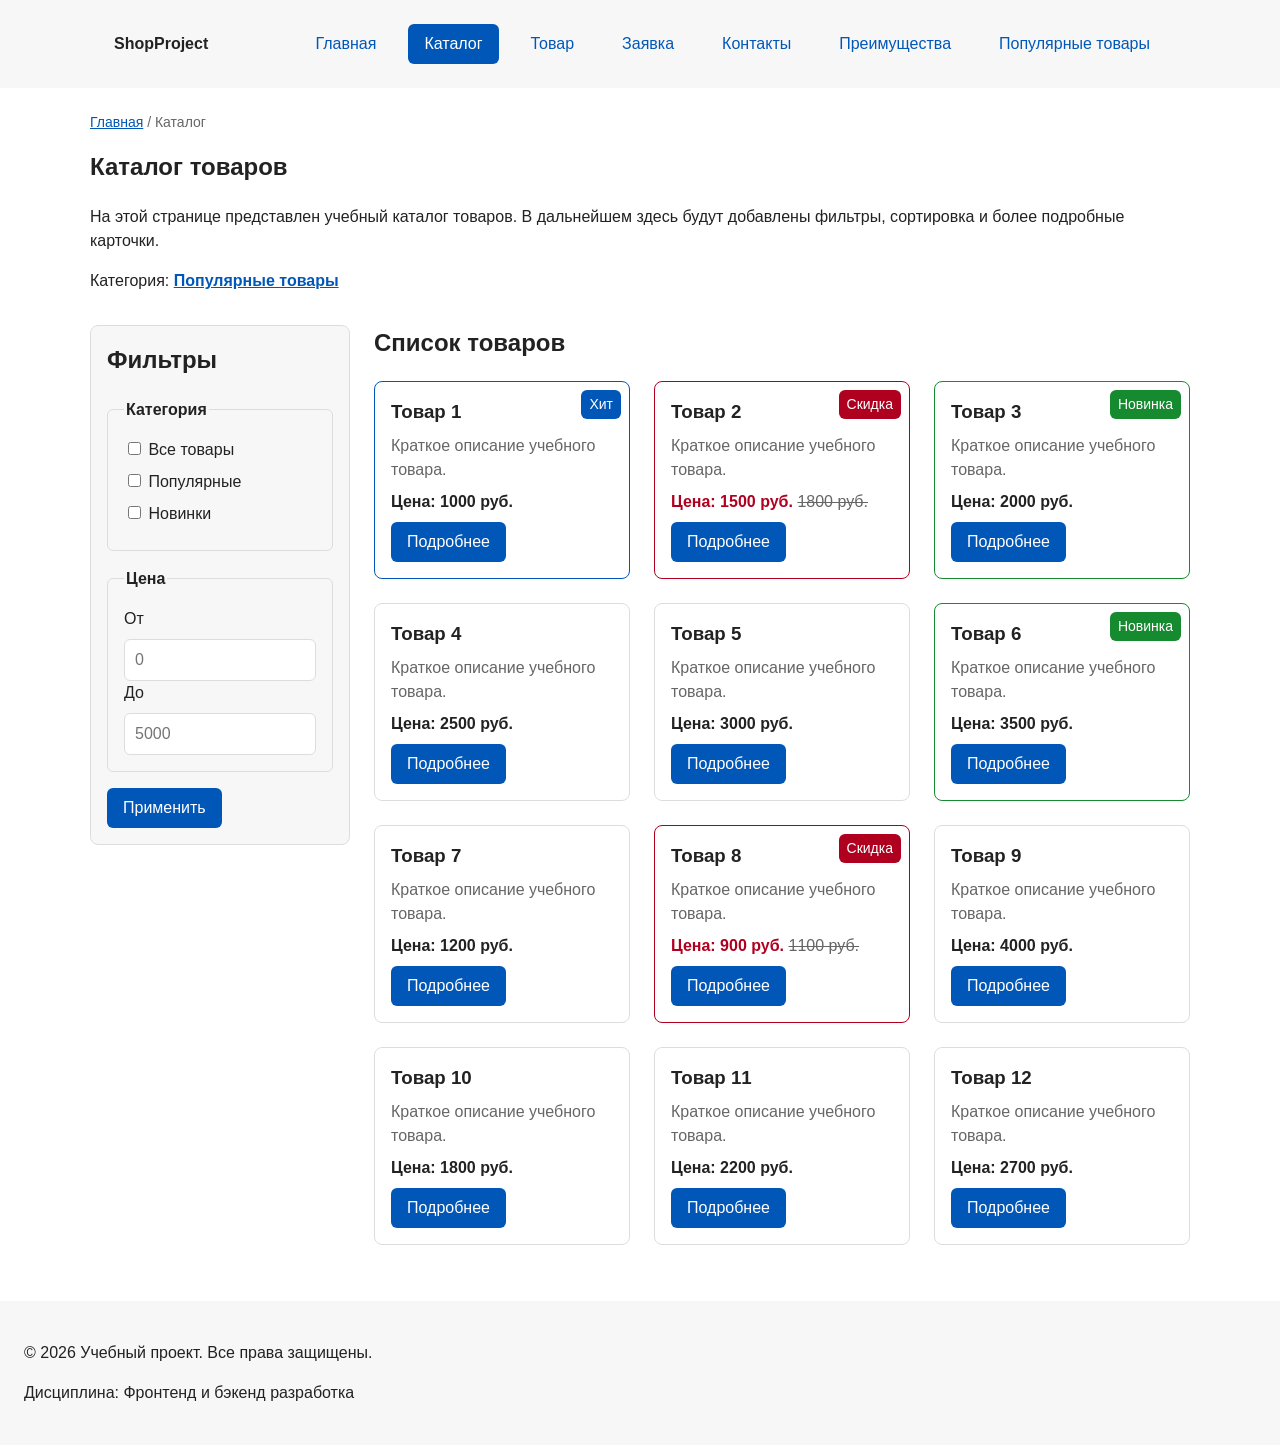
==== commit e2161340: "feat: add control work improvements" ====
--- a/catalog.html
+++ b/catalog.html
@@ -38,6 +38,9 @@
         На этой странице представлен учебный каталог товаров.
         В дальнейшем здесь будут добавлены фильтры, сортировка и более
         подробные карточки.
+      </p>
+      <p class="section__text">
+        Категория: <a class="section__link" href="category.html">Популярные товары</a>
       </p>
     </section>
 
--- a/css/style.css
+++ b/css/style.css
@@ -333,7 +333,7 @@
 
 .order-dialog {
   width: min(100% - 32px, 560px);
-  padding: var(--space-lg);
+  padding: 0;
   border: none;
   border-radius: var(--radius-lg);
 }
@@ -666,4 +666,133 @@
 
 .order-form--page {
   max-width: 560px;
+}
+
+/* ===============================
+   19. Страница категории
+   =============================== */
+
+.section__link {
+  font-weight: 700;
+}
+
+.category__count {
+  color: var(--color-muted);
+}
+
+.category__back {
+  margin-top: var(--space-lg);
+}
+
+/* ===============================
+   20. Таблица сравнения товаров
+   =============================== */
+
+.table-wrapper {
+  overflow-x: auto;
+}
+
+.product-table--compare {
+  min-width: 560px;
+}
+
+.product-table--compare tbody tr:nth-child(even) {
+  background-color: var(--color-surface);
+}
+
+.product-table--compare tbody tr:hover {
+  background-color: var(--color-surface-accent);
+}
+
+.product-table__footer {
+  font-size: 14px;
+  color: var(--color-muted);
+}
+
+/* ===============================
+   21. Улучшенное модальное окно
+   =============================== */
+
+.order-dialog__inner {
+  padding: var(--space-lg);
+}
+
+.order-dialog__close {
+  position: absolute;
+  top: var(--space-sm);
+  right: var(--space-sm);
+  width: 36px;
+  height: 36px;
+  border: none;
+  border-radius: 50%;
+  font-size: 24px;
+  line-height: 1;
+  color: var(--color-text);
+  background-color: var(--color-surface);
+  cursor: pointer;
+}
+
+.order-dialog__close:hover {
+  background-color: var(--color-border);
+}
+
+.order-dialog__close:focus-visible {
+  outline: 2px solid var(--color-primary);
+  outline-offset: 2px;
+}
+
+.order-dialog__product {
+  margin: 0 0 var(--space-md);
+  font-weight: 700;
+  color: var(--color-primary);
+}
+
+.order-dialog[open] {
+  animation: dialog-show 0.3s ease;
+}
+
+@keyframes dialog-show {
+  from {
+    opacity: 0;
+    transform: translateY(-20px);
+  }
+
+  to {
+    opacity: 1;
+    transform: translateY(0);
+  }
+}
+
+/* ===============================
+   22. Доступность формы
+   =============================== */
+
+.order-form__fieldset {
+  margin: 0 0 var(--space-md);
+  padding: var(--space-md);
+  border: 1px solid var(--color-border);
+  border-radius: var(--radius-md);
+}
+
+.order-form__legend {
+  padding: 0 var(--space-xs);
+  font-weight: 700;
+}
+
+.order-form__note {
+  color: var(--color-muted);
+}
+
+.order-form__required {
+  color: var(--color-danger);
+}
+
+.order-form__input:user-invalid,
+.order-form__select:user-invalid {
+  border-color: var(--color-danger);
+}
+
+.order-form__checkbox:focus-visible {
+  outline: 2px solid var(--color-primary);
+  outline-offset: 2px;
 }
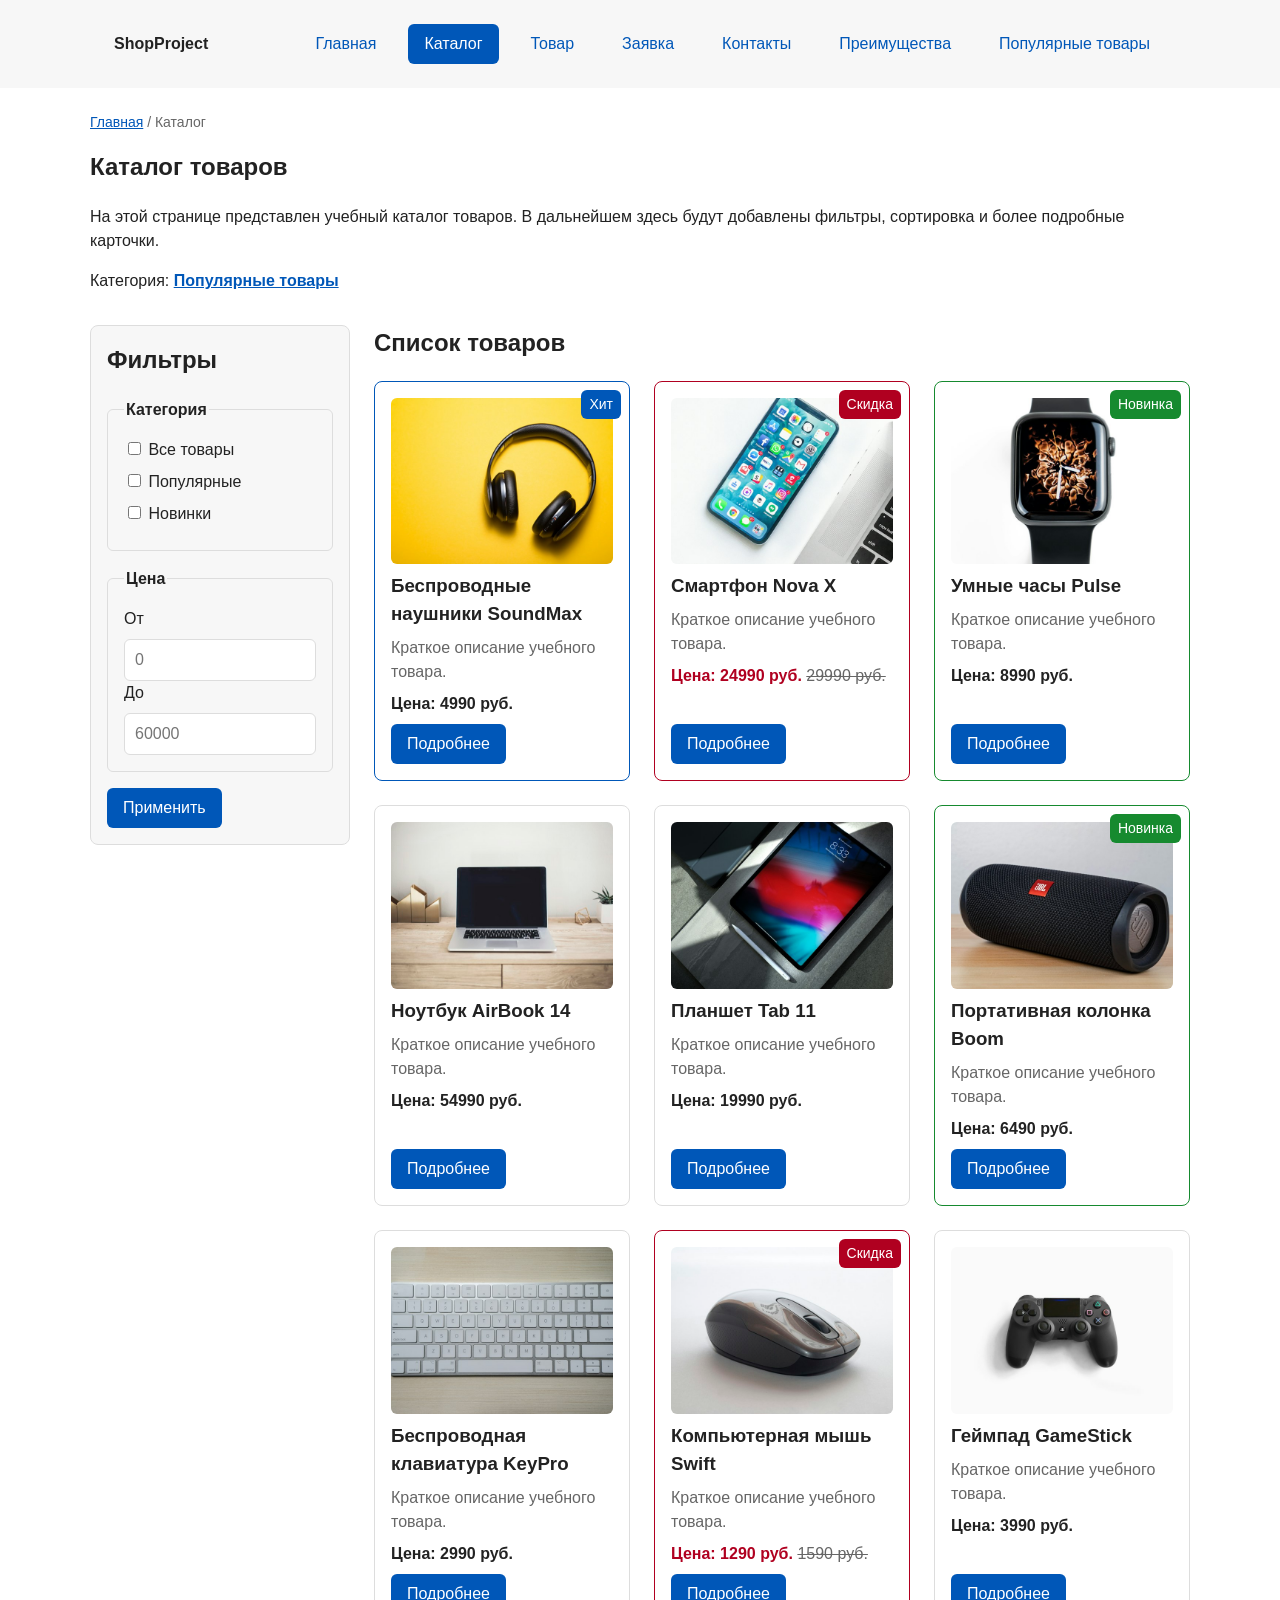
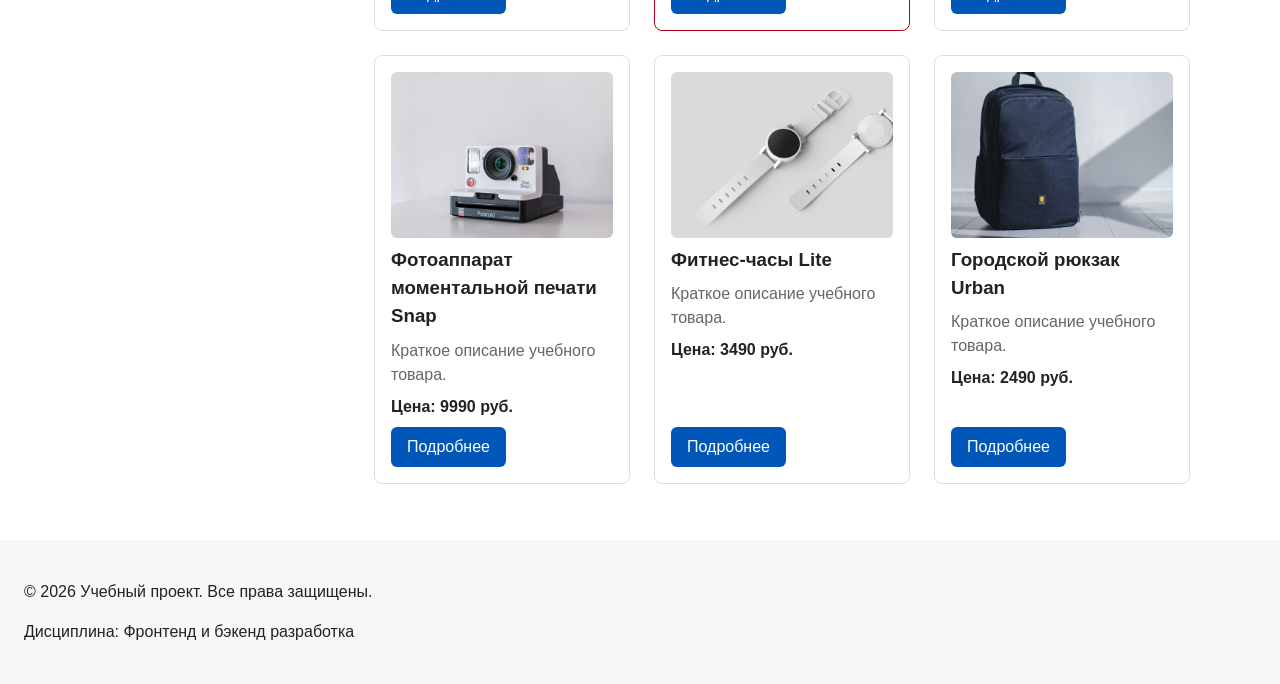
==== commit 65078a90: "feat: add product names, photos, reset button and product pages" ====
--- a/catalog.html
+++ b/catalog.html
@@ -75,7 +75,7 @@
             <input class="filters-form__input" id="price-from" name="price-from" type="number" min="0" placeholder="0">
 
             <label class="filters-form__label" for="price-to">До</label>
-            <input class="filters-form__input" id="price-to" name="price-to" type="number" min="0" placeholder="5000">
+            <input class="filters-form__input" id="price-to" name="price-to" type="number" min="0" placeholder="60000">
           </fieldset>
 
           <button class="button button--primary filters-form__button" type="submit">Применить</button>
@@ -87,92 +87,104 @@
 
         <div class="products-grid">
           <article class="product-card product-card--featured">
+            <img class="product-card__image" src="images/headphones.jpg" alt="Беспроводные наушники SoundMax" width="600" height="450" loading="lazy">
             <span class="product-card__badge">Хит</span>
-            <h3 class="product-card__title">Товар 1</h3>
+            <h3 class="product-card__title">Беспроводные наушники SoundMax</h3>
             <p class="product-card__description">Краткое описание учебного товара.</p>
-            <p class="product-card__price">Цена: 1000 руб.</p>
-            <a class="button button--primary product-card__button" href="product.html">Подробнее</a>
+            <p class="product-card__price">Цена: 4990 руб.</p>
+            <a class="button button--primary product-card__button" href="product.html?id=1">Подробнее</a>
           </article>
 
           <article class="product-card product-card--discount">
+            <img class="product-card__image" src="images/phone.jpg" alt="Смартфон Nova X" width="600" height="450" loading="lazy">
             <span class="product-card__badge">Скидка</span>
-            <h3 class="product-card__title">Товар 2</h3>
+            <h3 class="product-card__title">Смартфон Nova X</h3>
             <p class="product-card__description">Краткое описание учебного товара.</p>
-            <p class="product-card__price">Цена: 1500 руб. <s class="product-card__old-price">1800 руб.</s></p>
-            <a class="button button--primary product-card__button" href="product.html">Подробнее</a>
+            <p class="product-card__price">Цена: 24990 руб. <s class="product-card__old-price">29990 руб.</s></p>
+            <a class="button button--primary product-card__button" href="product.html?id=2">Подробнее</a>
           </article>
 
           <article class="product-card product-card--new">
+            <img class="product-card__image" src="images/smartwatch.jpg" alt="Умные часы Pulse" width="600" height="450" loading="lazy">
             <span class="product-card__badge">Новинка</span>
-            <h3 class="product-card__title">Товар 3</h3>
+            <h3 class="product-card__title">Умные часы Pulse</h3>
             <p class="product-card__description">Краткое описание учебного товара.</p>
-            <p class="product-card__price">Цена: 2000 руб.</p>
-            <a class="button button--primary product-card__button" href="product.html">Подробнее</a>
+            <p class="product-card__price">Цена: 8990 руб.</p>
+            <a class="button button--primary product-card__button" href="product.html?id=3">Подробнее</a>
           </article>
 
           <article class="product-card">
-            <h3 class="product-card__title">Товар 4</h3>
+            <img class="product-card__image" src="images/laptop.jpg" alt="Ноутбук AirBook 14" width="600" height="450" loading="lazy">
+            <h3 class="product-card__title">Ноутбук AirBook 14</h3>
             <p class="product-card__description">Краткое описание учебного товара.</p>
-            <p class="product-card__price">Цена: 2500 руб.</p>
-            <a class="button button--primary product-card__button" href="product.html">Подробнее</a>
+            <p class="product-card__price">Цена: 54990 руб.</p>
+            <a class="button button--primary product-card__button" href="product.html?id=4">Подробнее</a>
           </article>
 
           <article class="product-card">
-            <h3 class="product-card__title">Товар 5</h3>
+            <img class="product-card__image" src="images/tablet.jpg" alt="Планшет Tab 11" width="600" height="450" loading="lazy">
+            <h3 class="product-card__title">Планшет Tab 11</h3>
             <p class="product-card__description">Краткое описание учебного товара.</p>
-            <p class="product-card__price">Цена: 3000 руб.</p>
-            <a class="button button--primary product-card__button" href="product.html">Подробнее</a>
+            <p class="product-card__price">Цена: 19990 руб.</p>
+            <a class="button button--primary product-card__button" href="product.html?id=5">Подробнее</a>
           </article>
 
           <article class="product-card product-card--new">
+            <img class="product-card__image" src="images/speaker.jpg" alt="Портативная колонка Boom" width="600" height="450" loading="lazy">
             <span class="product-card__badge">Новинка</span>
-            <h3 class="product-card__title">Товар 6</h3>
+            <h3 class="product-card__title">Портативная колонка Boom</h3>
             <p class="product-card__description">Краткое описание учебного товара.</p>
-            <p class="product-card__price">Цена: 3500 руб.</p>
-            <a class="button button--primary product-card__button" href="product.html">Подробнее</a>
+            <p class="product-card__price">Цена: 6490 руб.</p>
+            <a class="button button--primary product-card__button" href="product.html?id=6">Подробнее</a>
           </article>
 
           <article class="product-card">
-            <h3 class="product-card__title">Товар 7</h3>
+            <img class="product-card__image" src="images/keyboard.jpg" alt="Беспроводная клавиатура KeyPro" width="600" height="450" loading="lazy">
+            <h3 class="product-card__title">Беспроводная клавиатура KeyPro</h3>
             <p class="product-card__description">Краткое описание учебного товара.</p>
-            <p class="product-card__price">Цена: 1200 руб.</p>
-            <a class="button button--primary product-card__button" href="product.html">Подробнее</a>
+            <p class="product-card__price">Цена: 2990 руб.</p>
+            <a class="button button--primary product-card__button" href="product.html?id=7">Подробнее</a>
           </article>
 
           <article class="product-card product-card--discount">
+            <img class="product-card__image" src="images/mouse.jpg" alt="Компьютерная мышь Swift" width="600" height="450" loading="lazy">
             <span class="product-card__badge">Скидка</span>
-            <h3 class="product-card__title">Товар 8</h3>
+            <h3 class="product-card__title">Компьютерная мышь Swift</h3>
             <p class="product-card__description">Краткое описание учебного товара.</p>
-            <p class="product-card__price">Цена: 900 руб. <s class="product-card__old-price">1100 руб.</s></p>
-            <a class="button button--primary product-card__button" href="product.html">Подробнее</a>
+            <p class="product-card__price">Цена: 1290 руб. <s class="product-card__old-price">1590 руб.</s></p>
+            <a class="button button--primary product-card__button" href="product.html?id=8">Подробнее</a>
           </article>
 
           <article class="product-card">
-            <h3 class="product-card__title">Товар 9</h3>
+            <img class="product-card__image" src="images/gamepad.jpg" alt="Геймпад GameStick" width="600" height="450" loading="lazy">
+            <h3 class="product-card__title">Геймпад GameStick</h3>
             <p class="product-card__description">Краткое описание учебного товара.</p>
-            <p class="product-card__price">Цена: 4000 руб.</p>
-            <a class="button button--primary product-card__button" href="product.html">Подробнее</a>
+            <p class="product-card__price">Цена: 3990 руб.</p>
+            <a class="button button--primary product-card__button" href="product.html?id=9">Подробнее</a>
           </article>
 
           <article class="product-card">
-            <h3 class="product-card__title">Товар 10</h3>
+            <img class="product-card__image" src="images/camera.jpg" alt="Фотоаппарат моментальной печати Snap" width="600" height="450" loading="lazy">
+            <h3 class="product-card__title">Фотоаппарат моментальной печати Snap</h3>
             <p class="product-card__description">Краткое описание учебного товара.</p>
-            <p class="product-card__price">Цена: 1800 руб.</p>
-            <a class="button button--primary product-card__button" href="product.html">Подробнее</a>
+            <p class="product-card__price">Цена: 9990 руб.</p>
+            <a class="button button--primary product-card__button" href="product.html?id=10">Подробнее</a>
           </article>
 
           <article class="product-card">
-            <h3 class="product-card__title">Товар 11</h3>
+            <img class="product-card__image" src="images/watch.jpg" alt="Фитнес-часы Lite" width="600" height="450" loading="lazy">
+            <h3 class="product-card__title">Фитнес-часы Lite</h3>
             <p class="product-card__description">Краткое описание учебного товара.</p>
-            <p class="product-card__price">Цена: 2200 руб.</p>
-            <a class="button button--primary product-card__button" href="product.html">Подробнее</a>
+            <p class="product-card__price">Цена: 3490 руб.</p>
+            <a class="button button--primary product-card__button" href="product.html?id=11">Подробнее</a>
           </article>
 
           <article class="product-card">
-            <h3 class="product-card__title">Товар 12</h3>
+            <img class="product-card__image" src="images/backpack.jpg" alt="Городской рюкзак Urban" width="600" height="450" loading="lazy">
+            <h3 class="product-card__title">Городской рюкзак Urban</h3>
             <p class="product-card__description">Краткое описание учебного товара.</p>
-            <p class="product-card__price">Цена: 2700 руб.</p>
-            <a class="button button--primary product-card__button" href="product.html">Подробнее</a>
+            <p class="product-card__price">Цена: 2490 руб.</p>
+            <a class="button button--primary product-card__button" href="product.html?id=12">Подробнее</a>
           </article>
         </div>
       </section>
--- a/css/style.css
+++ b/css/style.css
@@ -795,4 +795,26 @@
 .order-form__checkbox:focus-visible {
   outline: 2px solid var(--color-primary);
   outline-offset: 2px;
-}+}
+
+/* ===============================
+   23. Изображения товаров
+   =============================== */
+
+.product-card__image {
+  display: block;
+  width: 100%;
+  height: auto;
+  aspect-ratio: 4 / 3;
+  object-fit: cover;
+  border-radius: var(--radius-sm);
+}
+
+.product-card__badge {
+  z-index: 1;
+}
+
+.product-card--unavailable .product-card__image {
+  filter: grayscale(1);
+  opacity: 0.7;
+}
